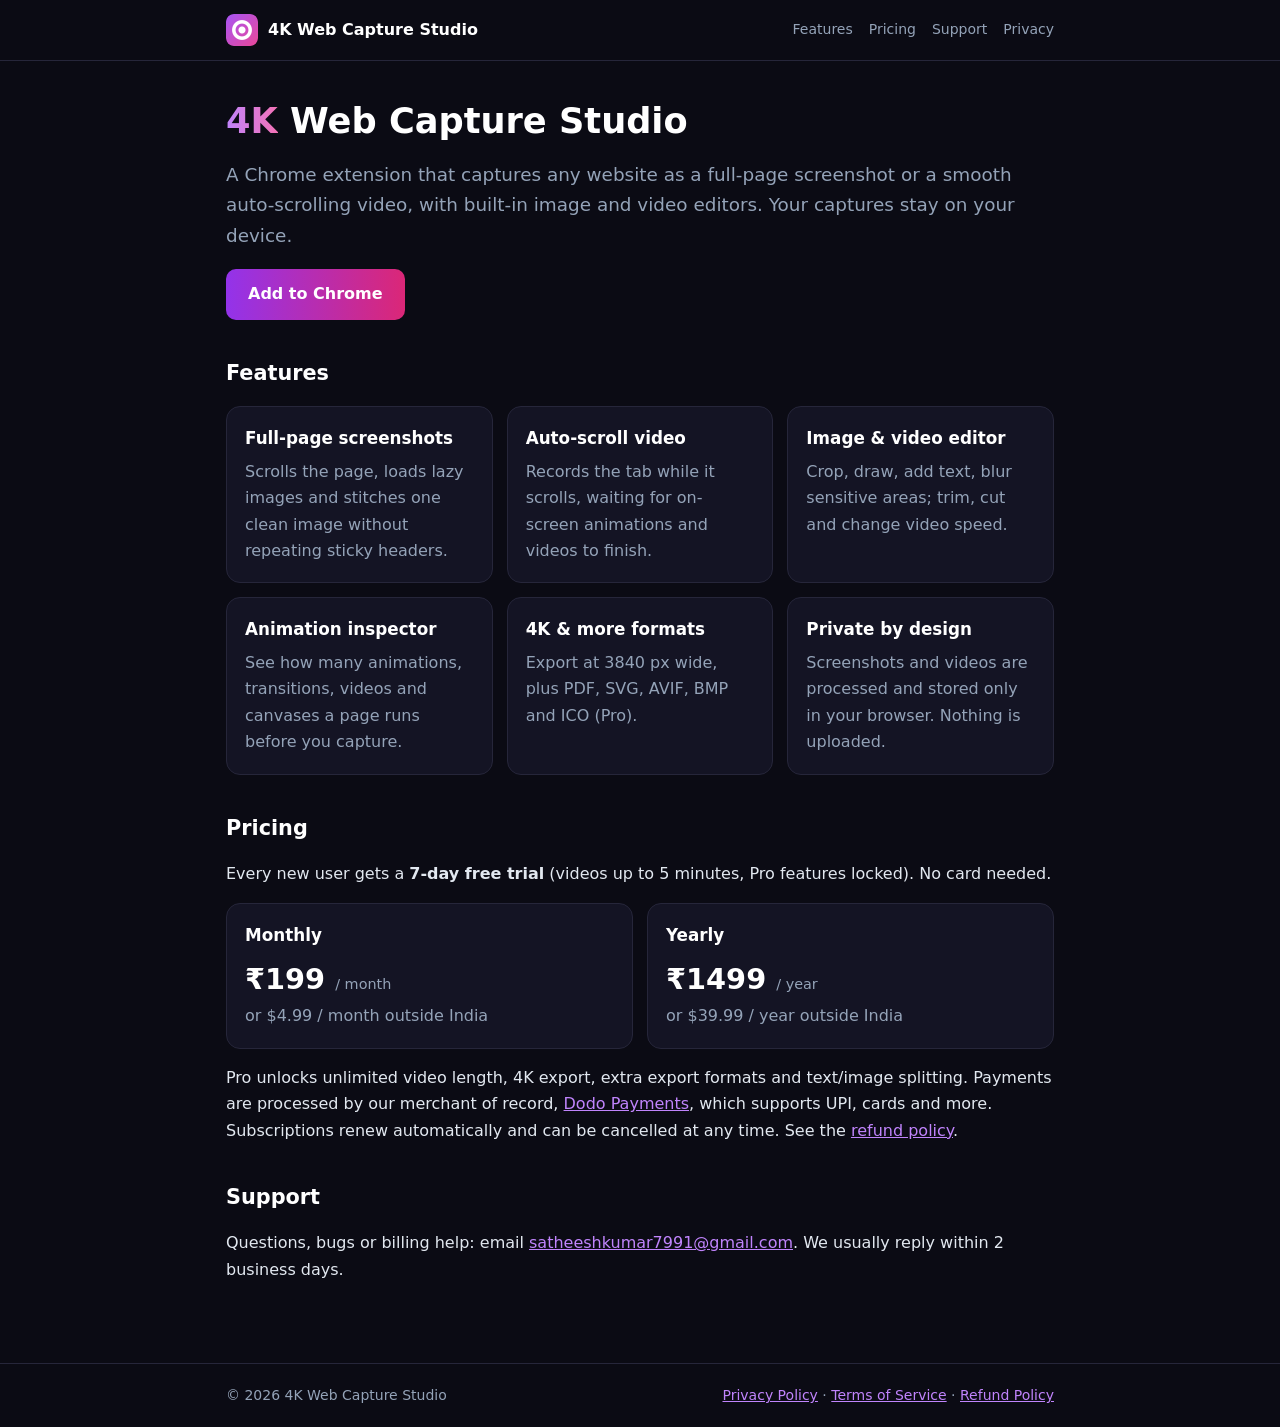
==== index.html @ 59df8a9c "Add initial HTML files and styles for 4K Web Capture Studio extension" ====
<!doctype html>
<html lang="en">
<head>
<meta charset="utf-8">
<meta name="viewport" content="width=device-width, initial-scale=1">
<title>4K Web Capture Studio</title>
<meta name="description" content="Chrome extension for full-page screenshots, auto-scrolling website videos and 4K export.">
<link rel="icon" href="icon.png">
<link rel="stylesheet" href="style.css">
</head>
<body>
<header><div class="wrap">
  <a class="brand" href="index.html"><img src="icon.png" alt="">4K Web Capture Studio</a>
  <nav><a href="#features">Features</a><a href="#pricing">Pricing</a><a href="#support">Support</a><a href="privacy.html">Privacy</a></nav>
</div></header>

<main><div class="wrap">
  <h1><span class="grad">4K</span> Web Capture Studio</h1>
  <p class="lead">A Chrome extension that captures any website as a full-page screenshot or a smooth auto-scrolling video, with built-in image and video editors. Your captures stay on your device.</p>
  <p><a class="btn" href="https://chromewebstore.google.com/detail/phbbgmibmfjeapfighgklaekkbbedlhf">Add to Chrome</a></p>

  <h2 id="features">Features</h2>
  <div class="grid">
    <div class="card"><h3>Full-page screenshots</h3><p>Scrolls the page, loads lazy images and stitches one clean image without repeating sticky headers.</p></div>
    <div class="card"><h3>Auto-scroll video</h3><p>Records the tab while it scrolls, waiting for on-screen animations and videos to finish.</p></div>
    <div class="card"><h3>Image &amp; video editor</h3><p>Crop, draw, add text, blur sensitive areas; trim, cut and change video speed.</p></div>
    <div class="card"><h3>Animation inspector</h3><p>See how many animations, transitions, videos and canvases a page runs before you capture.</p></div>
    <div class="card"><h3>4K &amp; more formats</h3><p>Export at 3840 px wide, plus PDF, SVG, AVIF, BMP and ICO (Pro).</p></div>
    <div class="card"><h3>Private by design</h3><p>Screenshots and videos are processed and stored only in your browser. Nothing is uploaded.</p></div>
  </div>

  <h2 id="pricing">Pricing</h2>
  <p>Every new user gets a <strong>7-day free trial</strong> (videos up to 5 minutes, Pro features locked). No card needed.</p>
  <div class="grid">
    <div class="card"><h3>Monthly</h3><div class="price">₹199 <small>/ month</small></div><p>or $4.99 / month outside India</p></div>
    <div class="card"><h3>Yearly</h3><div class="price">₹1499 <small>/ year</small></div><p>or $39.99 / year outside India</p></div>
  </div>
  <p>Pro unlocks unlimited video length, 4K export, extra export formats and text/image splitting. Payments are processed by our merchant of record, <a href="https://dodopayments.com">Dodo Payments</a>, which supports UPI, cards and more. Subscriptions renew automatically and can be cancelled at any time. See the <a href="refund.html">refund policy</a>.</p>

  <h2 id="support">Support</h2>
  <p>Questions, bugs or billing help: email <a href="mailto:satheeshkumar7991@gmail.com">satheeshkumar7991@gmail.com</a>. We usually reply within 2 business days.</p>
</div></main>

<footer><div class="wrap">
  <span>© 2026 4K Web Capture Studio</span>
  <span><a href="privacy.html">Privacy Policy</a> · <a href="terms.html">Terms of Service</a> · <a href="refund.html">Refund Policy</a></span>
</div></footer>
</body>
</html>
---- style.css ----
:root {
  --bg: #0b0b14;
  --card: #141424;
  --line: #26263a;
  --text: #e2e8f0;
  --muted: #94a3b8;
  --accent: #c084fc;
  --accent2: #f472b6;
}
* { box-sizing: border-box; }
body {
  margin: 0;
  background: var(--bg);
  color: var(--text);
  font: 16px/1.65 "Segoe UI", system-ui, -apple-system, sans-serif;
}
a { color: var(--accent); }
.wrap { max-width: 860px; margin: 0 auto; padding: 0 16px; }
header { border-bottom: 1px solid var(--line); }
header .wrap { display: flex; align-items: center; justify-content: space-between; gap: 12px; padding: 14px 16px; flex-wrap: wrap; }
.brand { display: flex; align-items: center; gap: 10px; color: #fff; font-weight: 700; text-decoration: none; }
.brand img { width: 32px; height: 32px; border-radius: 8px; }
nav { display: flex; gap: 16px; flex-wrap: wrap; font-size: 14px; }
nav a { color: var(--muted); text-decoration: none; }
nav a:hover { color: #fff; }
main { padding: 40px 0 64px; }
h1 { font-size: 2.2rem; line-height: 1.15; margin: 0 0 12px; color: #fff; }
h2 { font-size: 1.3rem; margin: 36px 0 8px; color: #fff; }
.grad { background: linear-gradient(90deg, var(--accent), var(--accent2)); -webkit-background-clip: text; background-clip: text; color: transparent; }
.lead { font-size: 1.15rem; color: var(--muted); }
.btn { display: inline-block; padding: 12px 22px; border-radius: 10px; background: linear-gradient(90deg, #9333ea, #db2777); color: #fff; font-weight: 600; text-decoration: none; }
.grid { display: grid; grid-template-columns: repeat(auto-fit, minmax(240px, 1fr)); gap: 14px; margin-top: 16px; }
.card { background: var(--card); border: 1px solid var(--line); border-radius: 14px; padding: 18px; }
.card h3 { margin: 0 0 6px; color: #fff; font-size: 1.05rem; }
.card p, .card li { color: var(--muted); margin: 0; }
.price { font-size: 1.8rem; font-weight: 800; color: #fff; }
.price small { font-size: .9rem; color: var(--muted); font-weight: 500; }
.updated { color: var(--muted); font-size: 14px; }
footer { border-top: 1px solid var(--line); padding: 20px 0; color: var(--muted); font-size: 14px; }
footer .wrap { display: flex; gap: 16px; flex-wrap: wrap; justify-content: space-between; }
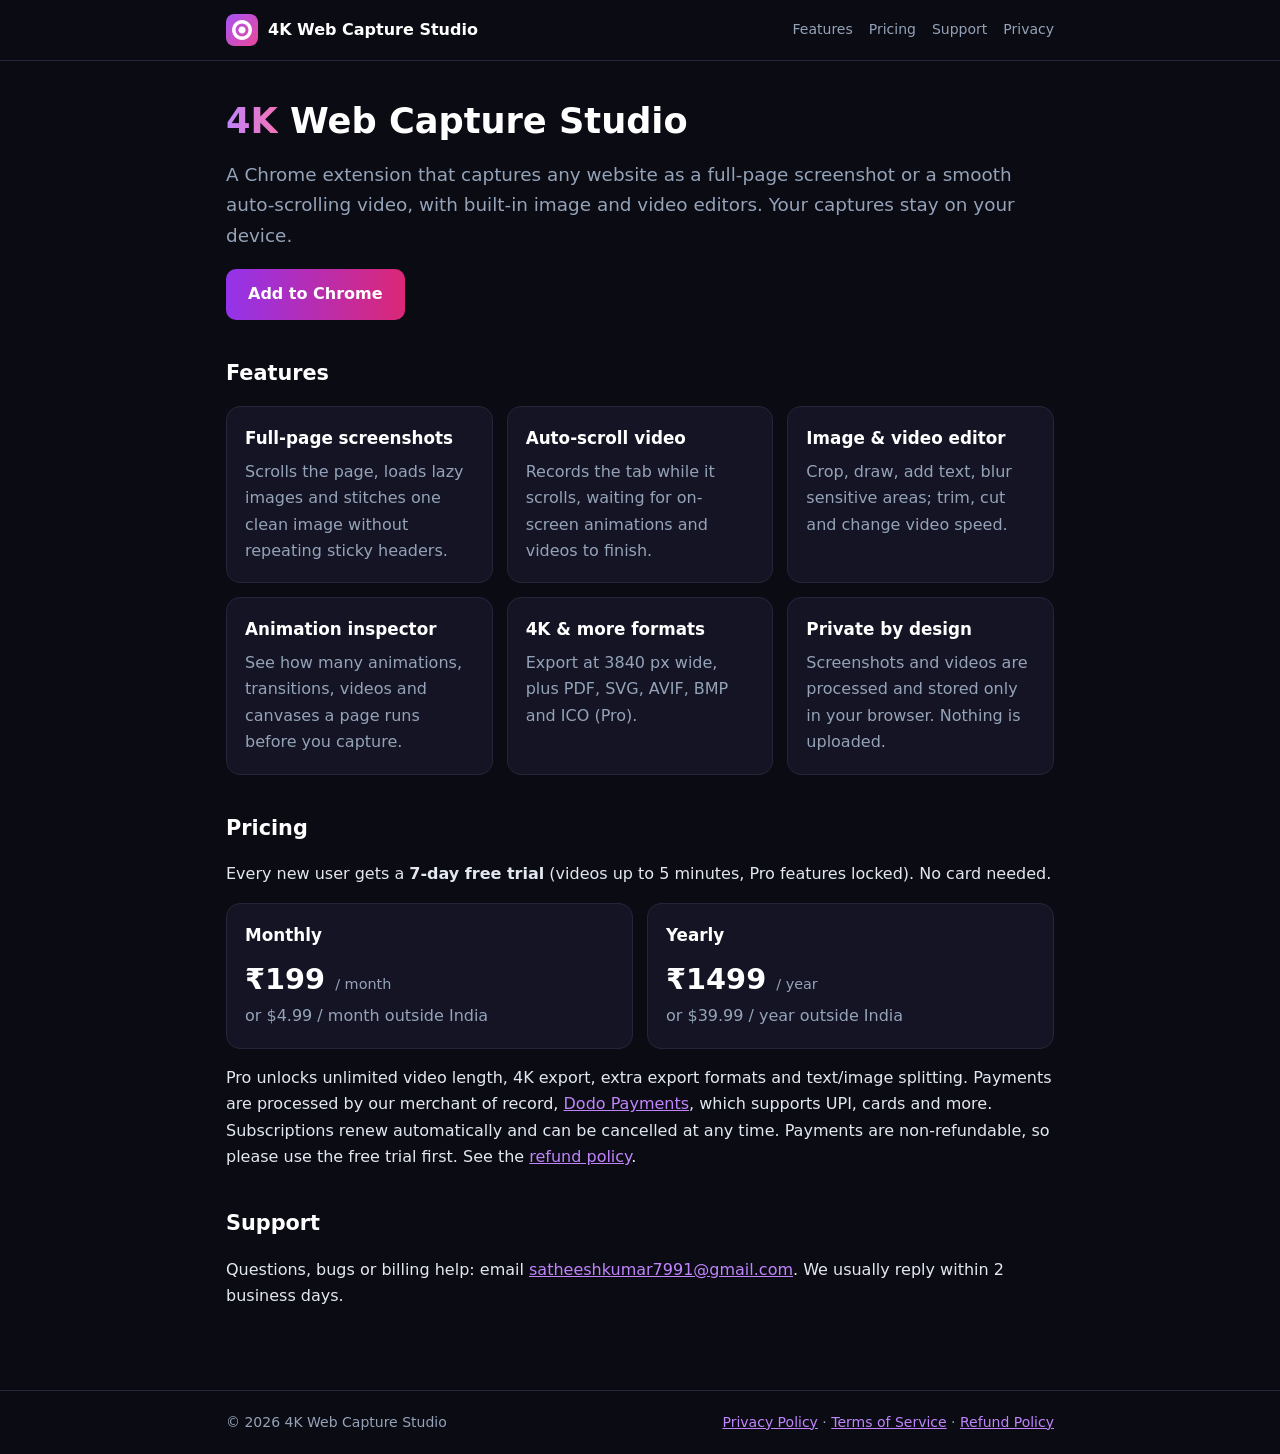
==== commit 6a7115e2: "Switch to a no-refund policy Co-Authored-By: Claude Opus 5.5 <noreply@anthropic.com>" ====
--- a/index.html
+++ b/index.html
@@ -35,7 +35,7 @@
     <div class="card"><h3>Monthly</h3><div class="price">₹199 <small>/ month</small></div><p>or $4.99 / month outside India</p></div>
     <div class="card"><h3>Yearly</h3><div class="price">₹1499 <small>/ year</small></div><p>or $39.99 / year outside India</p></div>
   </div>
-  <p>Pro unlocks unlimited video length, 4K export, extra export formats and text/image splitting. Payments are processed by our merchant of record, <a href="https://dodopayments.com">Dodo Payments</a>, which supports UPI, cards and more. Subscriptions renew automatically and can be cancelled at any time. See the <a href="refund.html">refund policy</a>.</p>
+  <p>Pro unlocks unlimited video length, 4K export, extra export formats and text/image splitting. Payments are processed by our merchant of record, <a href="https://dodopayments.com">Dodo Payments</a>, which supports UPI, cards and more. Subscriptions renew automatically and can be cancelled at any time. Payments are non-refundable, so please use the free trial first. See the <a href="refund.html">refund policy</a>.</p>
 
   <h2 id="support">Support</h2>
   <p>Questions, bugs or billing help: email <a href="mailto:satheeshkumar7991@gmail.com">satheeshkumar7991@gmail.com</a>. We usually reply within 2 business days.</p>
